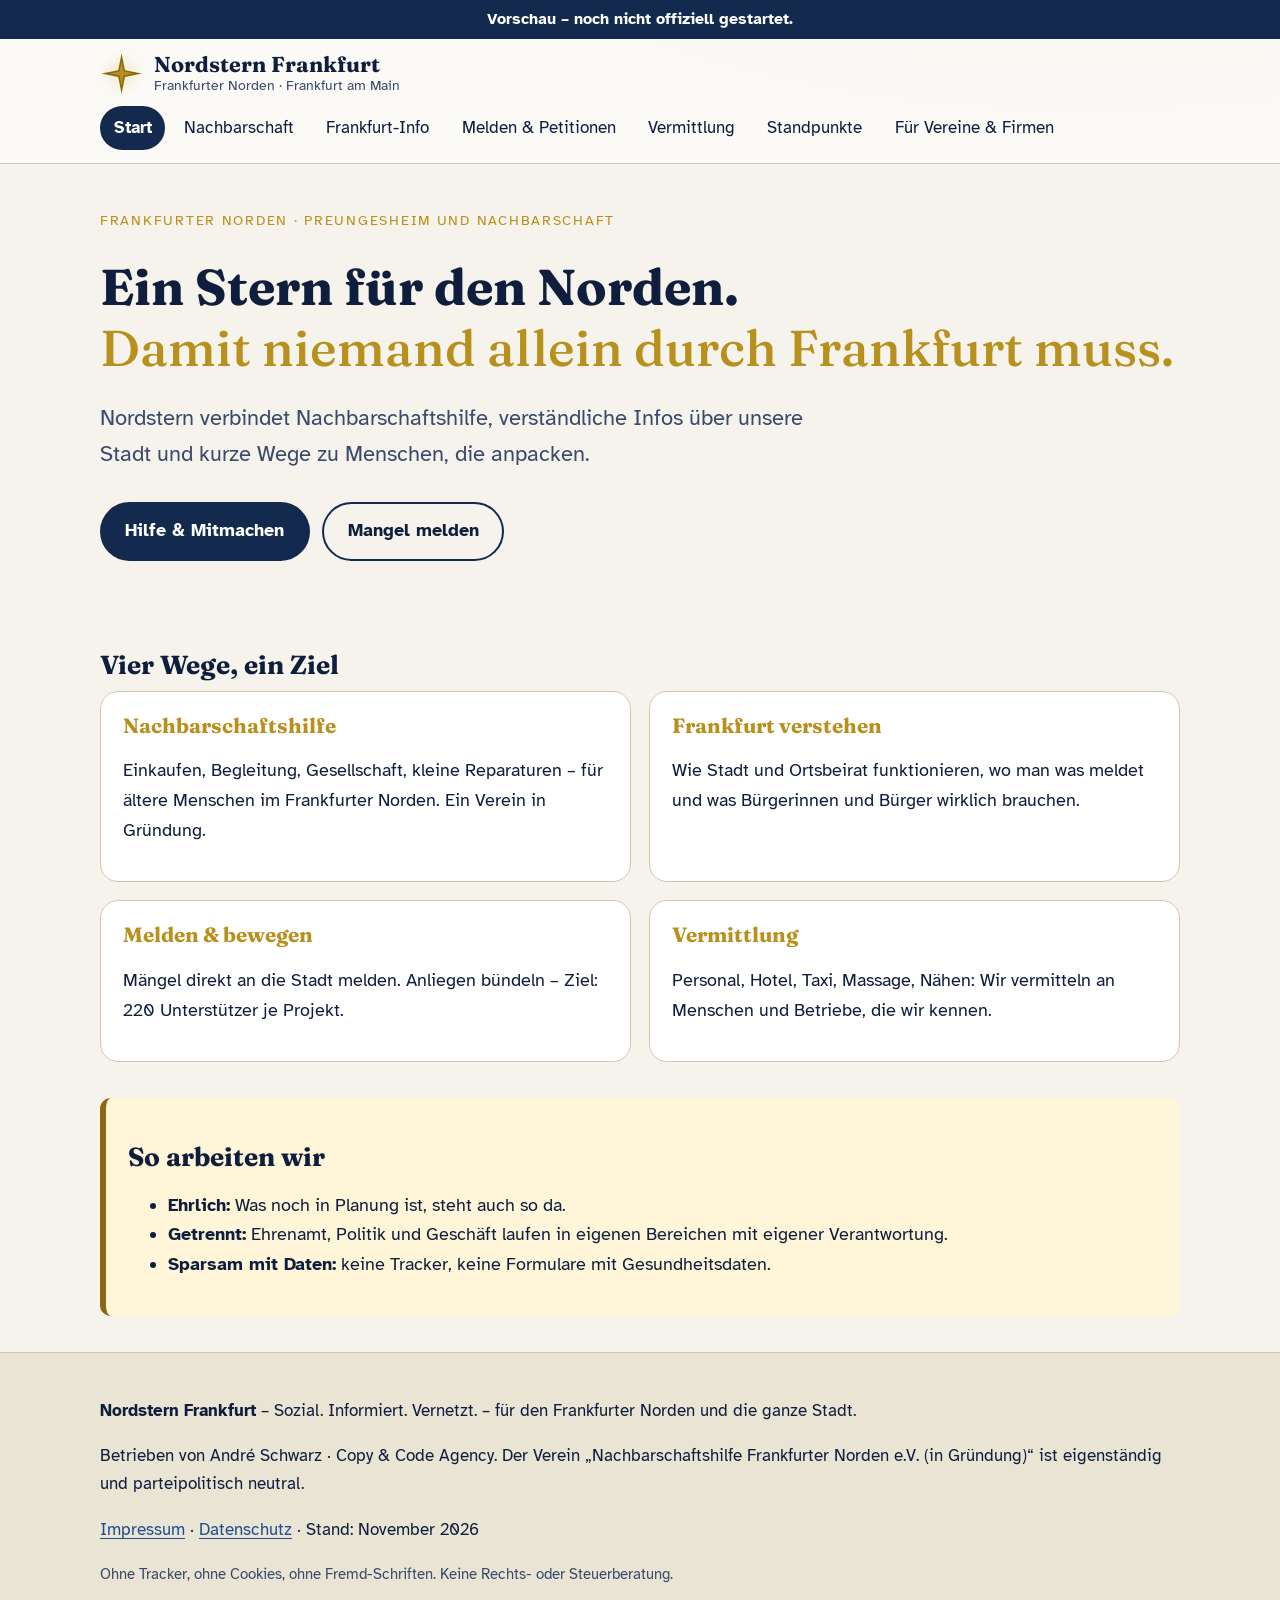
==== index.html @ 05b2cf0c "Nordstern Frankfurt v0.1: Dachseite (Vorschau, noindex) Co-Authored-By: Claude Opus 5.5 <noreply@ant" ====
<!DOCTYPE html>
<html lang="de">
<head>
<meta charset="utf-8">
<meta name="viewport" content="width=device-width, initial-scale=1">
<title>Start – Nordstern Frankfurt</title>
<meta name="description" content="Nordstern Frankfurt: Nachbarschaftshilfe, Stadt-Infos, Mängelmelder und Petitionen für den Frankfurter Norden – plus persönliche Vermittlung.">
<meta name="robots" content="noindex, nofollow">
<meta name="color-scheme" content="dark light">
<meta name="theme-color" content="#0B1630">
<link rel="icon" href="data:image/svg+xml,%3Csvg xmlns='http://www.w3.org/2000/svg' viewBox='0 0 64 64'%3E%3Cpath fill='%23E0B84A' d='M32 2 L37 27 L62 32 L37 37 L32 62 L27 37 L2 32 L27 27 Z'/%3E%3C/svg%3E">
<link rel="stylesheet" href="css/style.css">
</head>
<body>
<a class="skip" href="#inhalt">Zum Inhalt springen</a>
<div class="draft" role="note">Vorschau – noch nicht offiziell gestartet.</div>
<header class="site-header">
<div class="wrap head">
<a class="brand" href="index.html"><svg class="star" viewBox="0 0 64 64" aria-hidden="true" focusable="false"><path d="M32 2 L37 27 L62 32 L37 37 L32 62 L27 37 L2 32 L27 27 Z"/><path class="star-inner" d="M32 14 L35 29 L50 32 L35 35 L32 50 L29 35 L14 32 L29 29 Z"/></svg><span>Nordstern Frankfurt<small>Frankfurter Norden · Frankfurt am Main</small></span></a>
<nav aria-label="Hauptmenü"><ul><li><a href="index.html" aria-current="page">Start</a></li><li><a href="nachbarschaft.html">Nachbarschaft</a></li><li><a href="frankfurt.html">Frankfurt-Info</a></li><li><a href="mitmachen.html">Melden & Petitionen</a></li><li><a href="dienste.html">Vermittlung</a></li><li><a href="standpunkte.html">Standpunkte</a></li><li><a href="agentur.html">Für Vereine & Firmen</a></li></ul></nav>
</div>
</header>
<main id="inhalt" class="wrap">

<section class="hero">
<p class="eyebrow">Frankfurter Norden · Preungesheim und Nachbarschaft</p>
<h1>Ein Stern für den Norden.<br><span>Damit niemand allein durch Frankfurt muss.</span></h1>
<p class="lead">Nordstern verbindet Nachbarschaftshilfe, verständliche Infos über unsere Stadt und kurze Wege zu Menschen, die anpacken.</p>
<div class="buttons"><a class="btn btn-primary" href="nachbarschaft.html">Hilfe &amp; Mitmachen</a><a class="btn" href="mitmachen.html">Mangel melden</a></div>
</section>
<section aria-labelledby="h-saeulen"><h2 id="h-saeulen">Vier Wege, ein Ziel</h2><div class="grid grid-2"><article class="card"><h3><a href="nachbarschaft.html">Nachbarschaftshilfe</a></h3><p>Einkaufen, Begleitung, Gesellschaft, kleine Reparaturen – für ältere Menschen im Frankfurter Norden. Ein Verein in Gründung.</p></article><article class="card"><h3><a href="frankfurt.html">Frankfurt verstehen</a></h3><p>Wie Stadt und Ortsbeirat funktionieren, wo man was meldet und was Bürgerinnen und Bürger wirklich brauchen.</p></article><article class="card"><h3><a href="mitmachen.html">Melden & bewegen</a></h3><p>Mängel direkt an die Stadt melden. Anliegen bündeln – Ziel: 220 Unterstützer je Projekt.</p></article><article class="card"><h3><a href="dienste.html">Vermittlung</a></h3><p>Personal, Hotel, Taxi, Massage, Nähen: Wir vermitteln an Menschen und Betriebe, die wir kennen.</p></article></div></section>
<section class="callout"><h2>So arbeiten wir</h2>
<ul><li><strong>Ehrlich:</strong> Was noch in Planung ist, steht auch so da.</li>
<li><strong>Getrennt:</strong> Ehrenamt, Politik und Geschäft laufen in eigenen Bereichen mit eigener Verantwortung.</li>
<li><strong>Sparsam mit Daten:</strong> keine Tracker, keine Formulare mit Gesundheitsdaten.</li></ul></section>

</main>
<footer class="site-footer">
<div class="wrap">
<p><strong>Nordstern Frankfurt</strong> – Sozial. Informiert. Vernetzt. – für den Frankfurter Norden und die ganze Stadt.</p>
<p>Betrieben von André Schwarz · Copy &amp; Code Agency. Der Verein „Nachbarschaftshilfe Frankfurter Norden e.V. (in Gründung)“ ist eigenständig und parteipolitisch neutral.</p>
<p><a href="impressum.html">Impressum</a> · <a href="datenschutz.html">Datenschutz</a> · Stand: November 2026</p>
<p class="small">Ohne Tracker, ohne Cookies, ohne Fremd-Schriften. Keine Rechts- oder Steuerberatung.</p>
</div>
</footer>
</body>
</html>
---- css/style.css ----
/* Nordstern Frankfurt – Nachthimmel + Gold, mobil zuerst, Dark als Standard.
   Schriften lokal (SIL OFL, aus nachbarschaftshilfe-preungesheim/app/fonts). */
@font-face{font-family:"Fraunces";font-weight:500;src:url("../fonts/fraunces-latin-500-normal.woff2") format("woff2");font-display:swap}
@font-face{font-family:"Fraunces";font-weight:700;src:url("../fonts/fraunces-latin-700-normal.woff2") format("woff2");font-display:swap}
@font-face{font-family:"Atkinson Hyperlegible";font-weight:400;src:url("../fonts/atkinson-hyperlegible-latin-400-normal.woff2") format("woff2");font-display:swap}
@font-face{font-family:"Atkinson Hyperlegible";font-weight:700;src:url("../fonts/atkinson-hyperlegible-latin-700-normal.woff2") format("woff2");font-display:swap}

:root{
  --bg:#0B1630; --bg2:#122247; --text:#EEF2FA; --muted:#B9C5DD; --card:#14264D; --line:#2E4778;
  --gold:#E0B84A; --gold-soft:#F4D98A; --link:#F4D98A; --btn-bg:#E0B84A; --btn-text:#0B1630;
  --callout:#1A2C55; --focus:#F4D98A;
}
@media (prefers-color-scheme:light){
  :root{--bg:#F5F3EC; --bg2:#E9E4D4; --text:#0F1E3D; --muted:#3A4A6B; --card:#FFFFFF; --line:#CFC7AE;
    --gold:#8A6A10; --gold-soft:#B8901E; --link:#1F4E91; --btn-bg:#132A4E; --btn-text:#FFFFFF; --callout:#FFF6DA; --focus:#1F4E91}
}
*{box-sizing:border-box}
html{font-size:112.5%}
body{margin:0;color:var(--text);line-height:1.65;
  font-family:"Atkinson Hyperlegible",system-ui,-apple-system,"Segoe UI",Roboto,Arial,sans-serif;
  background:var(--bg) radial-gradient(1200px 500px at 85% -10%,rgba(224,184,74,.18),transparent 60%) no-repeat}
h1,h2,h3{font-family:Fraunces,Georgia,serif;line-height:1.2}
h1{font-size:2rem;margin:1.4rem 0 .7rem} h1 span{color:var(--gold-soft);font-weight:500}
h2{font-size:1.45rem;margin:2.2rem 0 .6rem} h3{font-size:1.15rem;margin:.9rem 0 .4rem}
.wrap{max-width:62rem;margin:0 auto;padding:0 1rem}
a{color:var(--link);text-underline-offset:.18em}
:focus-visible{outline:3px solid var(--focus);outline-offset:3px;border-radius:3px}
.skip{position:absolute;left:-999px;top:0;background:#fff;color:#000;padding:.6rem 1rem;z-index:10}.skip:focus{left:0}
.draft{background:var(--gold);color:#0B1630;text-align:center;font-weight:700;padding:.35rem 1rem;font-size:.9rem}
.site-header{border-bottom:1px solid var(--line);background:rgba(11,22,48,.6)}
@media (prefers-color-scheme:light){.site-header{background:rgba(255,255,255,.6)}}
.head{display:flex;flex-wrap:wrap;align-items:center;justify-content:space-between;gap:.6rem;padding-top:.7rem;padding-bottom:.7rem}
.brand{display:flex;align-items:center;gap:.6rem;color:var(--text);text-decoration:none;font-family:Fraunces,Georgia,serif;font-weight:700;font-size:1.2rem;line-height:1.15}
.brand small{display:block;font-family:"Atkinson Hyperlegible",sans-serif;font-weight:400;font-size:.75rem;color:var(--muted)}
.star{width:2.4rem;height:2.4rem;fill:var(--gold);filter:drop-shadow(0 0 8px rgba(224,184,74,.55))}
.star-inner{fill:var(--gold-soft)}
@media (prefers-reduced-motion:no-preference){.star{animation:glow 4s ease-in-out infinite}
  @keyframes glow{50%{filter:drop-shadow(0 0 16px rgba(224,184,74,.85))}}}
nav ul{list-style:none;margin:0;padding:0;display:flex;flex-wrap:wrap;gap:.3rem}
nav a{display:flex;align-items:center;min-height:44px;padding:.4rem .75rem;border-radius:2rem;color:var(--text);text-decoration:none;font-size:.92rem}
nav a:hover{background:var(--bg2)}
nav a[aria-current="page"]{background:var(--gold);color:#0B1630;font-weight:700}
main{padding-bottom:3rem}
.hero{padding:2.5rem 0 1rem}
.eyebrow{text-transform:uppercase;letter-spacing:.12em;font-size:.8rem;color:var(--gold-soft);margin:0}
.lead{font-size:1.2rem;color:var(--muted);max-width:42rem}
.small{font-size:.85rem;color:var(--muted)}
.badge{display:inline-block;padding:.2rem .8rem;border:2px solid var(--gold);border-radius:2rem;font-weight:700}
.buttons{display:flex;flex-wrap:wrap;gap:.7rem;margin:1.4rem 0}
.btn{display:inline-flex;align-items:center;min-height:48px;padding:.7rem 1.3rem;border:2px solid var(--btn-bg);border-radius:2rem;color:var(--text);text-decoration:none;font-weight:700;margin:.3rem 0}
.btn-primary{background:var(--btn-bg);color:var(--btn-text)}
.btn:hover{filter:brightness(1.1)}
.grid{display:grid;gap:1rem;grid-template-columns:repeat(auto-fit,minmax(15rem,1fr))}
.card{background:var(--card);border:1px solid var(--line);border-radius:1rem;padding:.3rem 1.2rem 1rem;position:relative}
.card h3 a{text-decoration:none;color:var(--gold-soft)} .card h3 a::after{content:"";position:absolute;inset:0}
.card:hover{border-color:var(--gold)}
.card ul{padding-left:1.1rem}
.callout{background:var(--callout);border-left:6px solid var(--gold);border-radius:.6rem;padding:.2rem 1.2rem 1rem;margin:2rem 0}
.notice{border:2px dashed var(--gold);border-radius:.6rem;padding:.7rem 1rem}
.todo{background:var(--gold);color:#0B1630;padding:0 .4rem;border-radius:.3rem}
.meter{height:.7rem;background:var(--bg2);border-radius:1rem;overflow:hidden}.meter span{display:block;height:100%;background:var(--gold)}
.topics li{margin:.4rem 0}
.site-footer{border-top:1px solid var(--line);padding:1.5rem 0;background:var(--bg2);font-size:.95rem}
.site-footer a{color:var(--link)}
@media (min-width:44rem){h1{font-size:2.8rem}}
@media print{.site-header nav,.draft,.skip{display:none}body{background:#fff;color:#000}}
/* Fehler 2026-11-15: Hellmodus – dunkle Schrift auf #8A6A10 nur ca. 3,6:1 → Navy-Fläche mit weißer Schrift */
@media (prefers-color-scheme:light){.draft,nav a[aria-current="page"]{background:#132A4E;color:#FFFFFF}}
.grid-2{grid-template-columns:repeat(auto-fit,minmax(18rem,1fr))}
@media (min-width:44rem){.grid-2{grid-template-columns:1fr 1fr}}
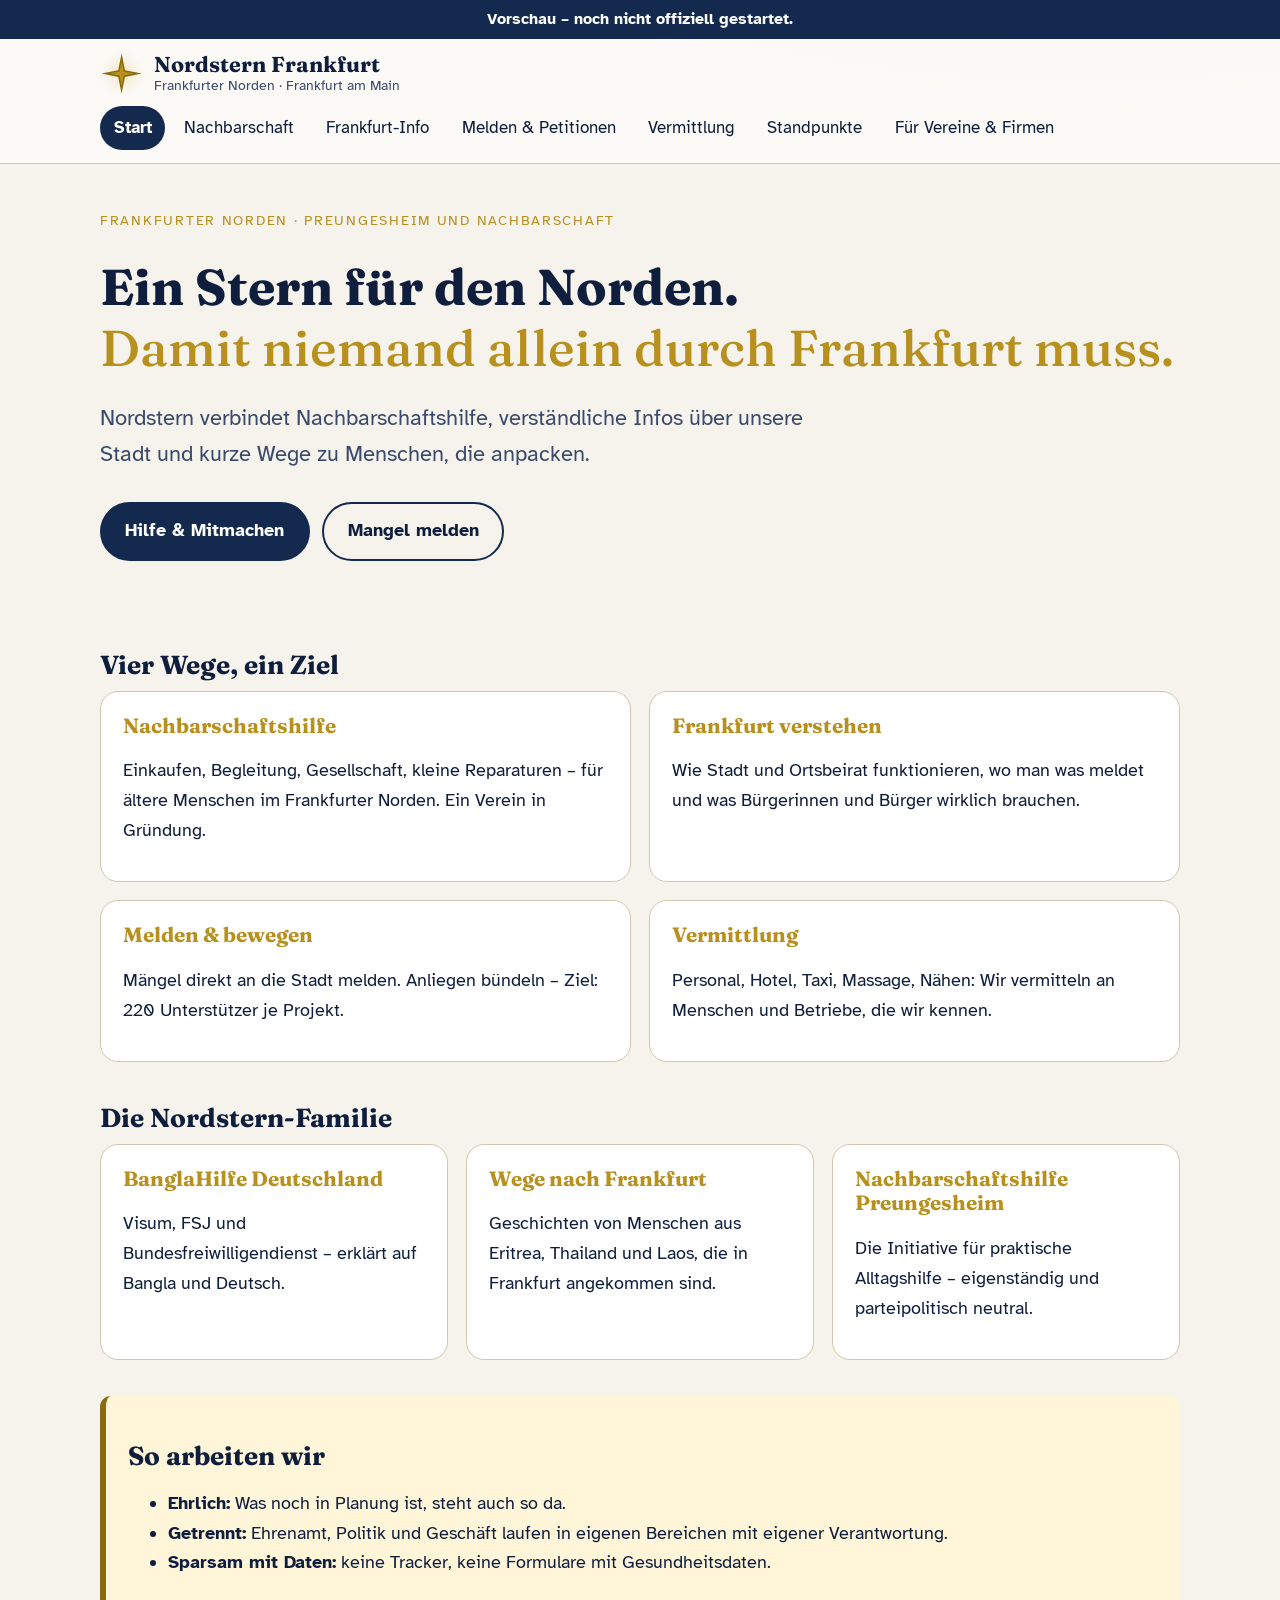
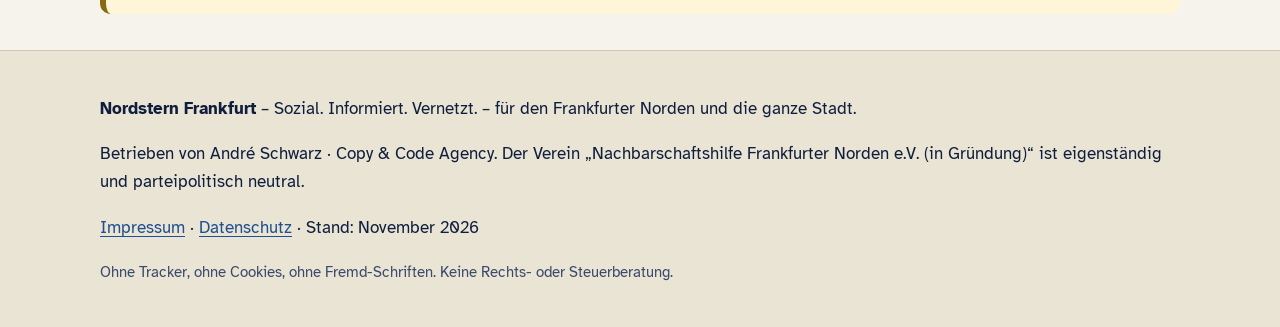
==== commit d7ec4d31: "Familie (BanglaHilfe, wege-nach-frankfurt), Energie/Amway vorbereitet, Zahlungslinks Co-Authored-By:" ====
--- a/index.html
+++ b/index.html
@@ -29,6 +29,11 @@
 <div class="buttons"><a class="btn btn-primary" href="nachbarschaft.html">Hilfe &amp; Mitmachen</a><a class="btn" href="mitmachen.html">Mangel melden</a></div>
 </section>
 <section aria-labelledby="h-saeulen"><h2 id="h-saeulen">Vier Wege, ein Ziel</h2><div class="grid grid-2"><article class="card"><h3><a href="nachbarschaft.html">Nachbarschaftshilfe</a></h3><p>Einkaufen, Begleitung, Gesellschaft, kleine Reparaturen – für ältere Menschen im Frankfurter Norden. Ein Verein in Gründung.</p></article><article class="card"><h3><a href="frankfurt.html">Frankfurt verstehen</a></h3><p>Wie Stadt und Ortsbeirat funktionieren, wo man was meldet und was Bürgerinnen und Bürger wirklich brauchen.</p></article><article class="card"><h3><a href="mitmachen.html">Melden & bewegen</a></h3><p>Mängel direkt an die Stadt melden. Anliegen bündeln – Ziel: 220 Unterstützer je Projekt.</p></article><article class="card"><h3><a href="dienste.html">Vermittlung</a></h3><p>Personal, Hotel, Taxi, Massage, Nähen: Wir vermitteln an Menschen und Betriebe, die wir kennen.</p></article></div></section>
+<section aria-labelledby="h-familie"><h2 id="h-familie">Die Nordstern-Familie</h2><div class="grid">
+<article class="card"><h3><a href="https://intelligentresponder-max.github.io/bangla-hilfe/" rel="noopener">BanglaHilfe Deutschland</a></h3><p>Visum, FSJ und Bundesfreiwilligendienst – erklärt auf Bangla und Deutsch.</p></article>
+<article class="card"><h3><a href="https://intelligentresponder-max.github.io/wege-nach-frankfurt/" rel="noopener">Wege nach Frankfurt</a></h3><p>Geschichten von Menschen aus Eritrea, Thailand und Laos, die in Frankfurt angekommen sind.</p></article>
+<article class="card"><h3><a href="https://intelligentresponder-max.github.io/nh-preungesheim-web/" rel="noopener">Nachbarschaftshilfe Preungesheim</a></h3><p>Die Initiative für praktische Alltagshilfe – eigenständig und parteipolitisch neutral.</p></article>
+</div></section>
 <section class="callout"><h2>So arbeiten wir</h2>
 <ul><li><strong>Ehrlich:</strong> Was noch in Planung ist, steht auch so da.</li>
 <li><strong>Getrennt:</strong> Ehrenamt, Politik und Geschäft laufen in eigenen Bereichen mit eigener Verantwortung.</li>
